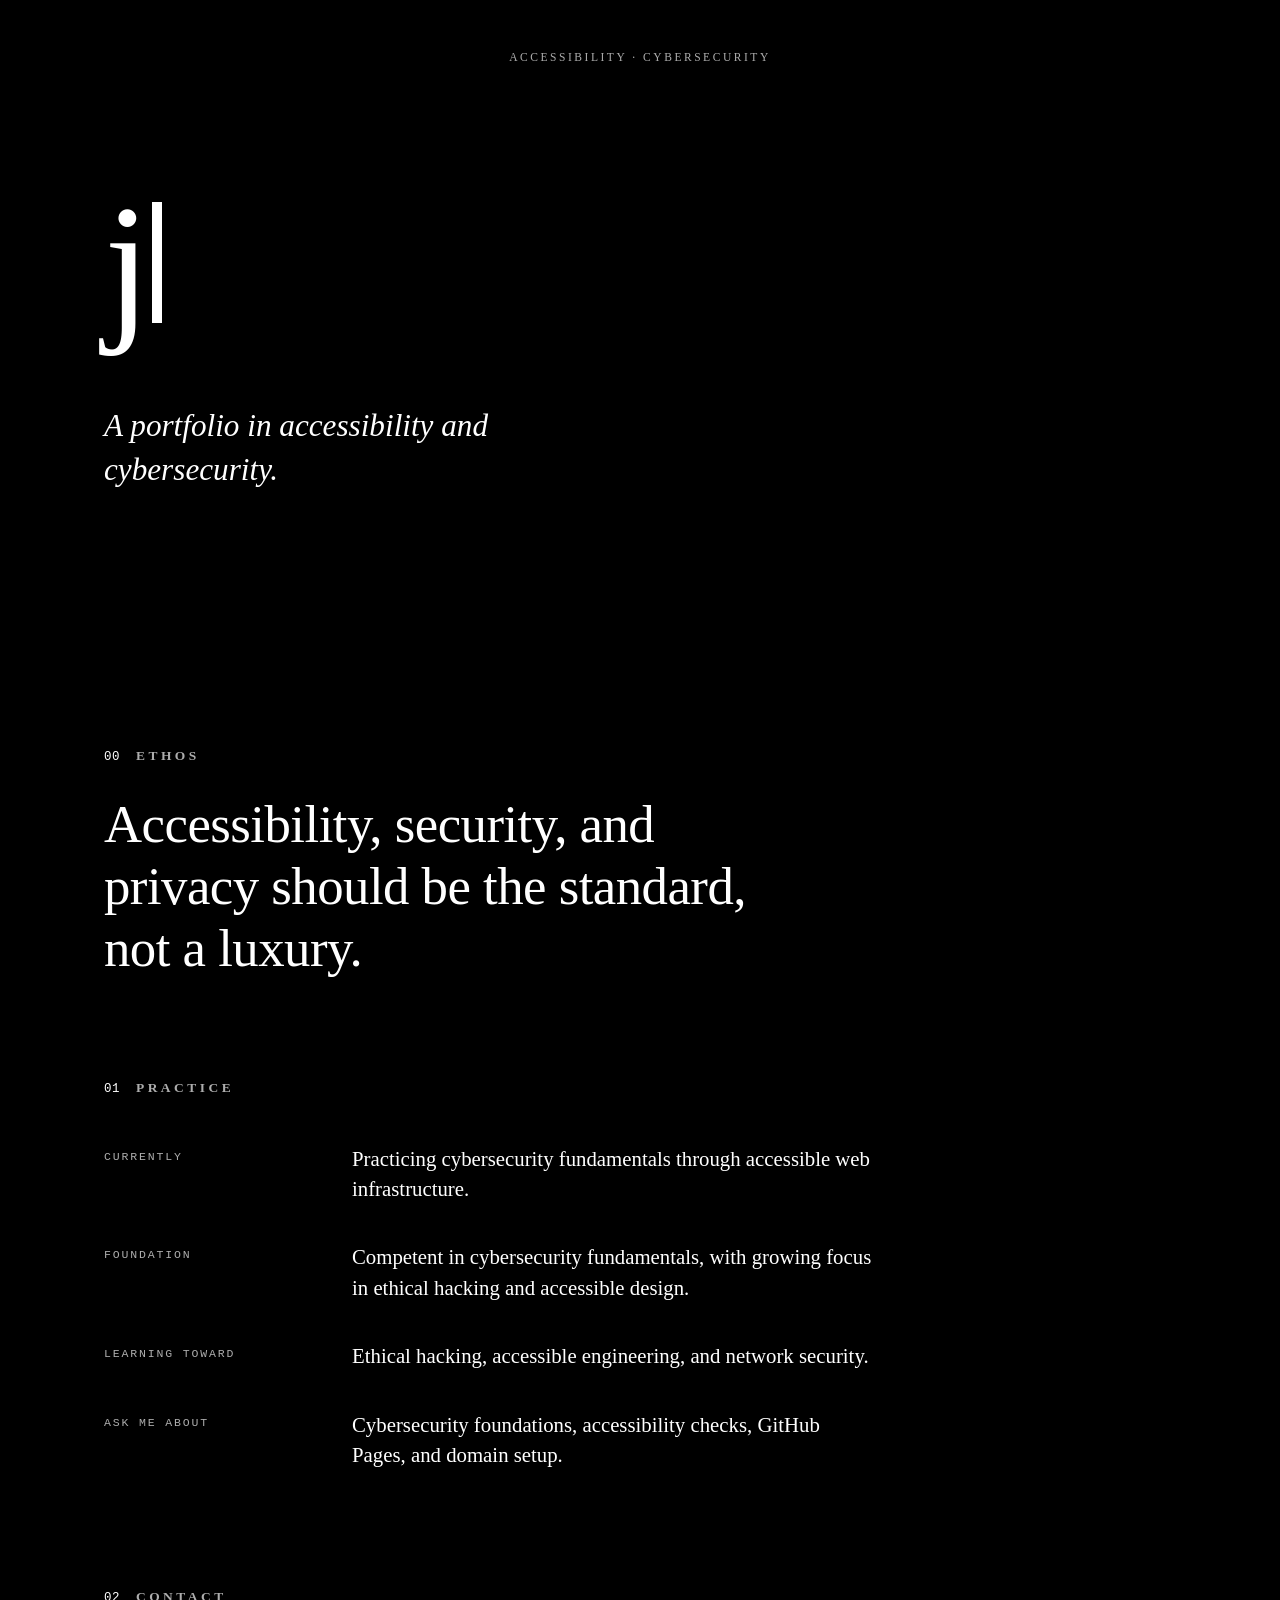
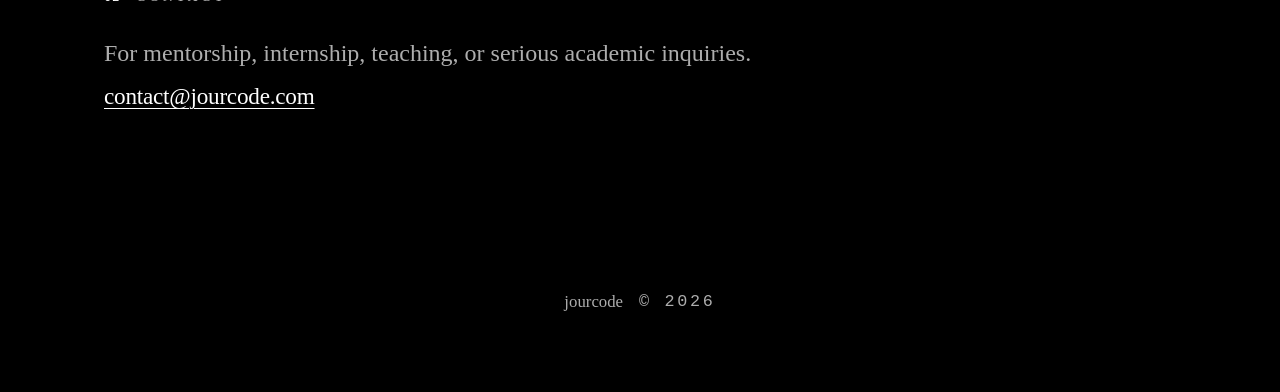
==== index.html @ 00a53e08 "website: shorten hero lede copy" ====
<!DOCTYPE html>
<html lang="en">
<head>
<meta charset="utf-8">
<meta name="viewport" content="width=device-width, initial-scale=1">
<title>jourcode</title>
<meta name="description" content="A public technical identity at the intersection of accessibility and cybersecurity.">
<meta name="referrer" content="no-referrer">
<meta name="theme-color" content="#000000">
<meta http-equiv="Content-Security-Policy" content="default-src 'self'; base-uri 'none'; form-action 'none'; object-src 'none'; script-src 'self'; style-src 'self'; img-src 'self' data:; font-src 'self'; connect-src 'none'; upgrade-insecure-requests">
<link rel="canonical" href="https://jourcode.com/">
<link rel="stylesheet" href="/style.css">
<script src="/app.js" defer></script>
</head>
<body>
<a class="skip" href="#main">Skip to content</a>
<div class="grain" aria-hidden="true"></div>

<div class="wrap">
  <main id="main">

    <section class="hero">
      <p class="eyebrow reveal in">
        <span class="sr-only">Accessibility and cybersecurity</span>
        <span class="eyebrow-full" aria-hidden="true">Accessibility &middot; Cybersecurity</span>
      </p>
      <div class="lower">
        <h1 class="reveal in d1 type-logo" data-type-text="jourcode">
          <span class="type-static">jourcode</span><span class="type-live" aria-hidden="true"></span><span class="type-cursor" aria-hidden="true"></span>
        </h1>
        <p class="lede reveal in d2">A portfolio in accessibility and cybersecurity.</p>
      </div>
    </section>

    <section class="block" aria-labelledby="ethos">
      <div class="label reveal"><span class="no">00</span><h2 class="nm" id="ethos">Ethos</h2></div>
      <p class="statement reveal d1">Accessibility, security, and privacy should be the standard, not a luxury.</p>
    </section>

    <section class="block" aria-labelledby="practice">
      <div class="label reveal"><span class="no">01</span><h2 class="nm" id="practice">Practice</h2></div>
      <dl class="ledger reveal d1">
        <div><dt>Currently</dt><dd>Practicing cybersecurity fundamentals through accessible web infrastructure.</dd></div>
        <div><dt>Foundation</dt><dd>Competent in cybersecurity fundamentals, with growing focus in ethical hacking and accessible design.</dd></div>
        <div><dt>Learning toward</dt><dd>Ethical hacking, accessible engineering, and network security.</dd></div>
        <div><dt>Ask me about</dt><dd>Cybersecurity foundations, accessibility checks, GitHub Pages, and domain setup.</dd></div>
      </dl>
    </section>

    <section class="block contact" id="contact" aria-labelledby="contact-h">
      <div class="label reveal"><span class="no">02</span><h2 class="nm" id="contact-h">Contact</h2></div>
      <p class="line reveal d1">For mentorship, internship, teaching, or serious academic inquiries.</p>
      <a class="mailto reveal d2" href="mailto:contact@jourcode.com">contact@jourcode.com</a>
    </section>

  </main>

  <footer aria-label="Site footer">
    <div class="footer-lockup">
      <span class="mark">jourcode</span>
      <span class="colophon">&copy; 2026</span>
    </div>
  </footer>
</div>

</body>
</html>
---- style.css ----
:root{
    --paper:#000;
    --paper-2:#080808;
    --ink:#fff;
    --ink-soft:rgba(255,255,255,.68);
    --line:rgba(255,255,255,.07);
    --line-2:rgba(255,255,255,.16);
    --accent:#fff;
    --accent-deep:rgba(255,255,255,.82);
    --serif:Georgia,"Times New Roman",serif;
    --mono:ui-monospace,"SFMono-Regular",Menlo,Monaco,Consolas,monospace;
    --pad:clamp(1.4rem,5vw,4.5rem);
    --gap:clamp(4.5rem,11vh,9.5rem);
  }

  *{box-sizing:border-box;}
  html{-webkit-text-size-adjust:100%;}
  body{
    margin:0;
    background:var(--paper);
    color:var(--ink);
    font-family:var(--serif);
    font-size:clamp(1.05rem,1.05rem + .2vw,1.2rem);
    line-height:1.62;
    font-variant-numeric:oldstyle-nums;
    -webkit-font-smoothing:antialiased;
    text-rendering:optimizeLegibility;
    overflow-x:hidden;
  }

  /* paper grain */
  .grain{
    position:fixed;
    inset:0;
    z-index:0;
    pointer-events:none;
    mix-blend-mode:multiply;
    opacity:.045;
    background-image:url("data:image/svg+xml,%3Csvg xmlns='http://www.w3.org/2000/svg' width='220' height='220'%3E%3Cfilter id='n'%3E%3CfeTurbulence type='fractalNoise' baseFrequency='0.9' numOctaves='2' stitchTiles='stitch'/%3E%3C/filter%3E%3Crect width='100%25' height='100%25' filter='url(%23n)'/%3E%3C/svg%3E");
    background-size:200px 200px;
  }

  .wrap{position:relative;z-index:1;max-width:1200px;margin:0 auto;padding:0 var(--pad);}

  /* skip link */
  .skip{
    position:absolute;left:-9999px;top:0;
    background:var(--ink);color:var(--paper);
    padding:.7rem 1.1rem;font-family:var(--mono);font-size:.75rem;
    letter-spacing:.08em;text-transform:uppercase;text-decoration:none;z-index:50;
  }
  .skip:focus{left:1rem;top:1rem;}

  .sr-only{
    position:absolute;
    width:1px;
    height:1px;
    padding:0;
    overflow:hidden;
    clip:rect(0,0,0,0);
    white-space:nowrap;
    border:0;
  }

  a{color:var(--accent);text-decoration:underline;text-underline-offset:.18em;text-decoration-thickness:.5px;transition:color .35s ease,text-decoration-thickness .35s ease;}
  a:hover{color:var(--accent-deep);text-decoration-thickness:1.4px;}

  :focus-visible{outline:2px solid var(--accent);outline-offset:4px;border-radius:1px;}


  .eyebrow{
    font-family:var(--serif);font-size:.72rem;letter-spacing:.22em;text-transform:uppercase;
    color:var(--ink-soft);text-align:center;
  }

  /* hero */
  .hero{
    min-height:min(72svh,680px);
    display:flex;flex-direction:column;
    padding-top:clamp(1.4rem,4vh,2.75rem);
    padding-bottom:clamp(3rem,7vh,5rem);
  }
  .hero .lower{margin-top:clamp(3rem,12vh,7rem);}
  .hero h1{
    font-family:var(--serif);font-weight:500;
    font-size:clamp(3.6rem,14vw,10.5rem);
    line-height:.92;letter-spacing:-.025em;
    margin:0 0 .35em;
  }
  .type-logo{position:relative;display:inline-block;min-height:.95em;}
  .type-live{white-space:pre;}
  .type-cursor{
    display:inline-block;width:.055em;height:.72em;margin-left:.035em;
    background:var(--ink);vertical-align:-.02em;animation:cursorBlink 1s steps(1,end) infinite;
  }
  .type-logo:not(.is-typing) .type-live,
  .type-logo:not(.is-typing) .type-cursor{display:none;}
  .type-logo.is-typing .type-static{
    position:absolute;width:1px;height:1px;padding:0;overflow:hidden;
    clip:rect(0,0,0,0);white-space:nowrap;border:0;
  }
  .lede{
    font-style:italic;font-weight:400;
    font-size:clamp(1.25rem,1rem + 1.5vw,1.95rem);
    line-height:1.42;color:var(--ink);max-width:30ch;margin:0;
  }

  /* sections */
  section.block{padding-top:var(--gap);}
  .label{
    display:flex;align-items:baseline;gap:1rem;margin-bottom:1.6rem;
  }
  .label .no{font-family:var(--mono);font-size:.78rem;color:var(--accent);letter-spacing:.04em;}
  .label .nm{
    margin:0;
    font-family:var(--serif);font-weight:600;font-size:.84rem;
    line-height:1.2;
    letter-spacing:.26em;text-transform:uppercase;color:var(--ink-soft);
  }
  .label::after{
    content:none;
    display:none !important;
    width:0;
    height:0;
    border:0;
    background:transparent;
  }

  .statement{
    font-weight:400;
    font-size:clamp(1.75rem,1rem + 3.6vw,3.3rem);
    line-height:1.18;letter-spacing:-.01em;max-width:26ch;margin:0;
  }
  .statement em{font-style:italic;color:var(--accent-deep);}

  /* ledger */
  dl.ledger{margin:0;border-top:0;}
  dl.ledger > div{
    display:grid;grid-template-columns:minmax(8rem,13rem) 1fr;
    gap:1rem 2.5rem;
    padding:1.2rem 0;
    border:0 !important;
  }
  dl.ledger > div + div{
    border:0 !important;
  }
  dl.ledger dt{
    font-family:var(--mono);font-size:.72rem;letter-spacing:.16em;text-transform:uppercase;
    color:var(--ink-soft);padding-top:.35em;
  }
  dl.ledger dd{margin:0;font-size:clamp(1.1rem,1rem + .4vw,1.3rem);line-height:1.45;max-width:50ch;}

  .direction p{font-size:clamp(1.2rem,1rem + .9vw,1.55rem);line-height:1.5;max-width:42ch;margin:0;}

  /* contact */
  .contact .line{font-size:clamp(1.2rem,1rem + .8vw,1.5rem);color:var(--ink-soft);margin:0 0 .6rem;}
  .contact a.mailto{
    font-family:var(--serif);font-weight:500;
    font-size:clamp(1rem,.9rem + .7vw,1.45rem);line-height:1.12;letter-spacing:-.01em;
    text-decoration:underline;text-decoration-thickness:.5px;text-underline-offset:.18em;
    display:inline-block;
  }
  .contact a.mailto:hover{text-decoration-thickness:1px;}

  /* footer */
  footer{
    margin-top:calc(var(--gap) * 1.15);padding:3.8rem 0 4.8rem;
    display:flex;justify-content:center;
  }
  .footer-lockup{display:flex;align-items:center;justify-content:center;gap:1rem;text-align:center;}
  footer .mark{font-size:1.05rem;color:var(--ink-soft);}
  footer .colophon{font-family:var(--mono);font-size:1.05rem;letter-spacing:.16em;text-transform:uppercase;color:var(--ink-soft);}
  footer .colophon a{color:var(--ink-soft);}

  /* reveal */
  .reveal{animation:liftIn 1s cubic-bezier(.2,.65,.3,1) both;}
  .reveal.d1{animation-delay:.12s;}
  .reveal.d2{animation-delay:.24s;}
  .reveal.d3{animation-delay:.36s;}
  @keyframes liftIn{
    from{opacity:0;transform:translateY(14px);}
    to{opacity:1;transform:none;}
  }
  @keyframes cursorBlink{
    0%,49%{opacity:1;}
    50%,100%{opacity:0;}
  }

  @media (max-width:640px){
    :root{
      --pad:clamp(1rem,5vw,1.35rem);
      --gap:clamp(3.25rem,9vh,5rem);
    }
    .eyebrow{
      font-size:clamp(.56rem,2.75vw,.72rem);
      letter-spacing:.045em;
      line-height:1.35;
      white-space:nowrap;
    }
    .hero{
      min-height:auto;
      padding-top:clamp(1.15rem,5vw,1.8rem);
      padding-bottom:clamp(2.7rem,10vw,4rem);
    }
    .hero .lower{margin-top:clamp(2.15rem,12vw,3.4rem);}
    .hero h1{
      font-size:clamp(3.3rem,18vw,5.8rem);
      margin-bottom:.28em;
    }
    .lede{max-width:26ch;}
    dl.ledger > div{grid-template-columns:1fr;gap:.4rem;padding:1.15rem 0;}
    dl.ledger dt{padding-top:0;}
    footer{margin-top:var(--gap);padding:3rem 0 3.6rem;}
  }

  @media (prefers-reduced-motion:reduce){
    .reveal{animation:none;}
    a{transition:none;}
    .type-cursor{animation:none;}
    *{scroll-behavior:auto;}
  }
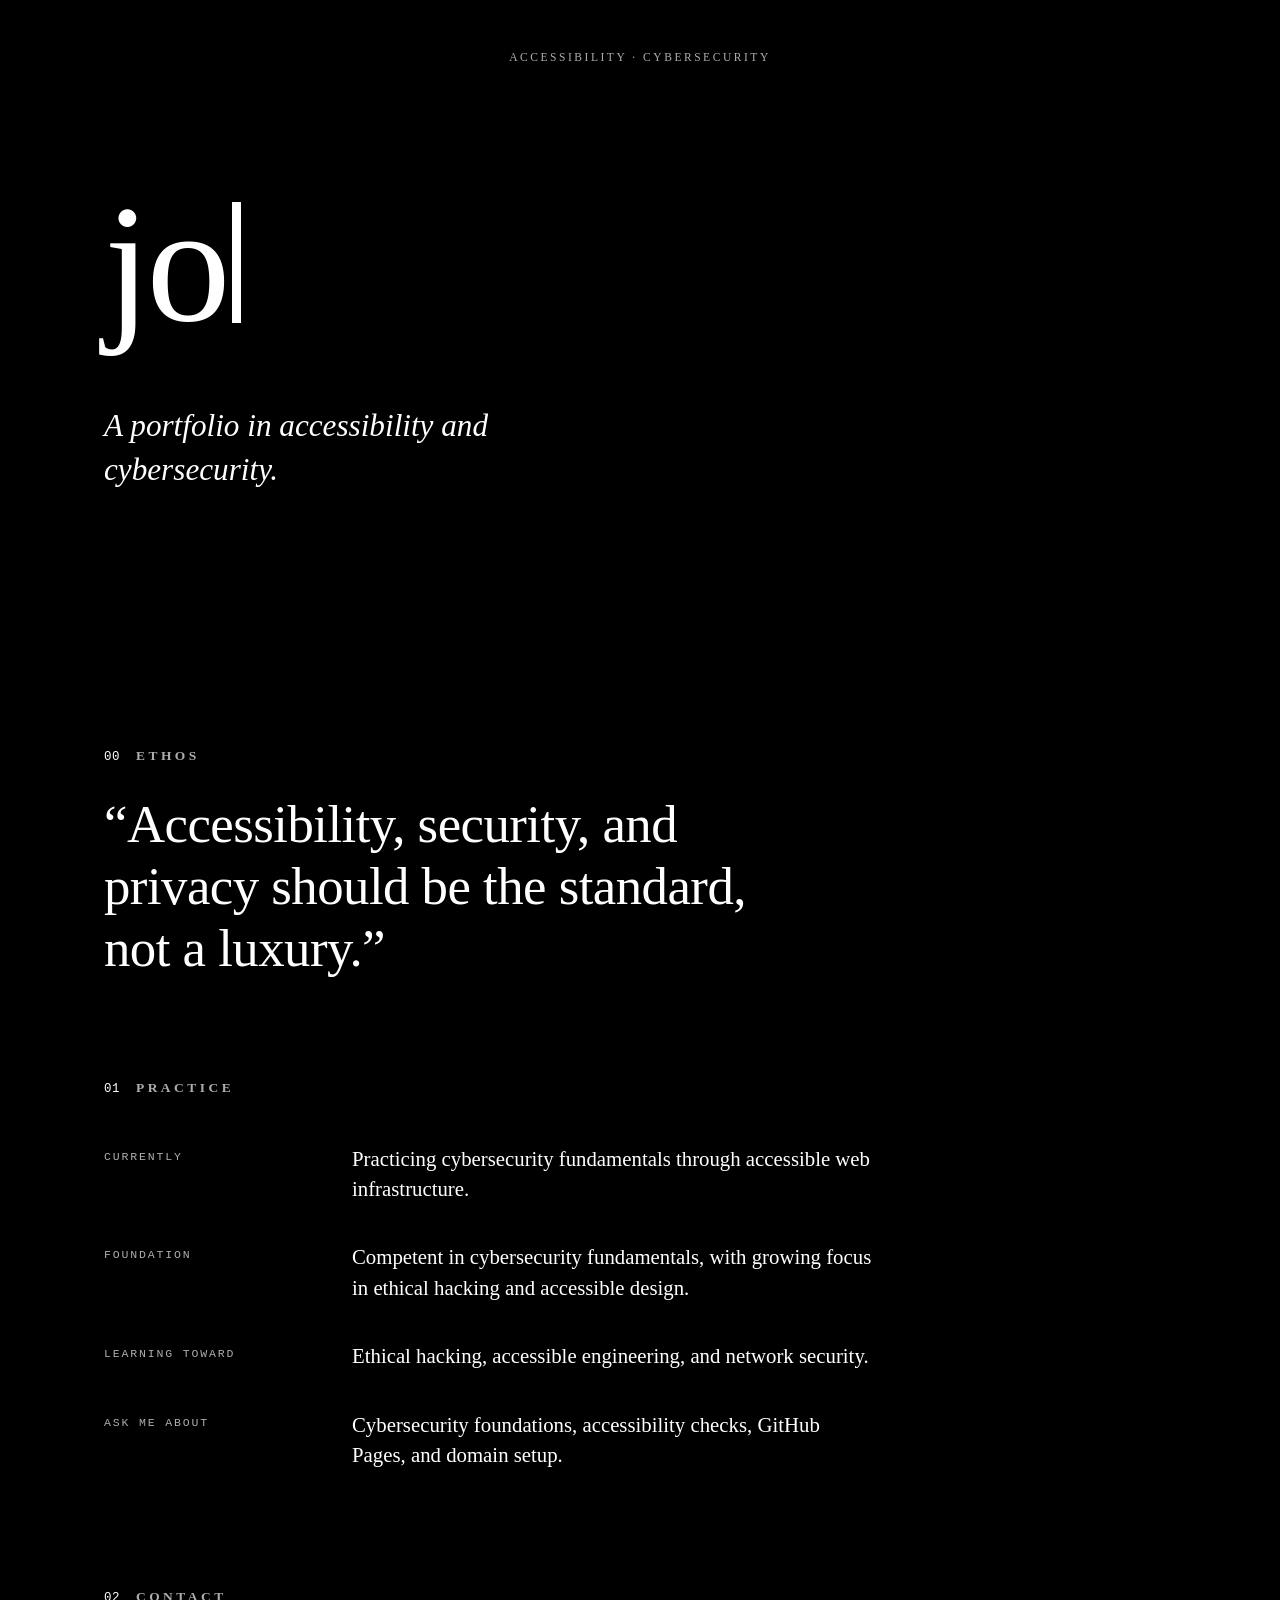
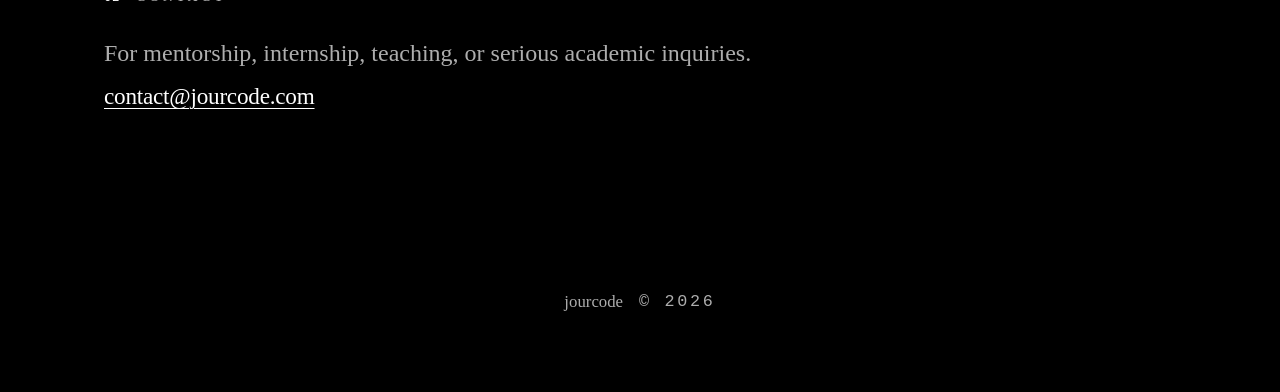
==== commit 38094c96: "website: quote ethos statement" ====
--- a/index.html
+++ b/index.html
@@ -34,7 +34,7 @@
 
     <section class="block" aria-labelledby="ethos">
       <div class="label reveal"><span class="no">00</span><h2 class="nm" id="ethos">Ethos</h2></div>
-      <p class="statement reveal d1">Accessibility, security, and privacy should be the standard, not a luxury.</p>
+      <p class="statement reveal d1">&ldquo;Accessibility, security, and privacy should be the standard, not a luxury.&rdquo;</p>
     </section>
 
     <section class="block" aria-labelledby="practice">
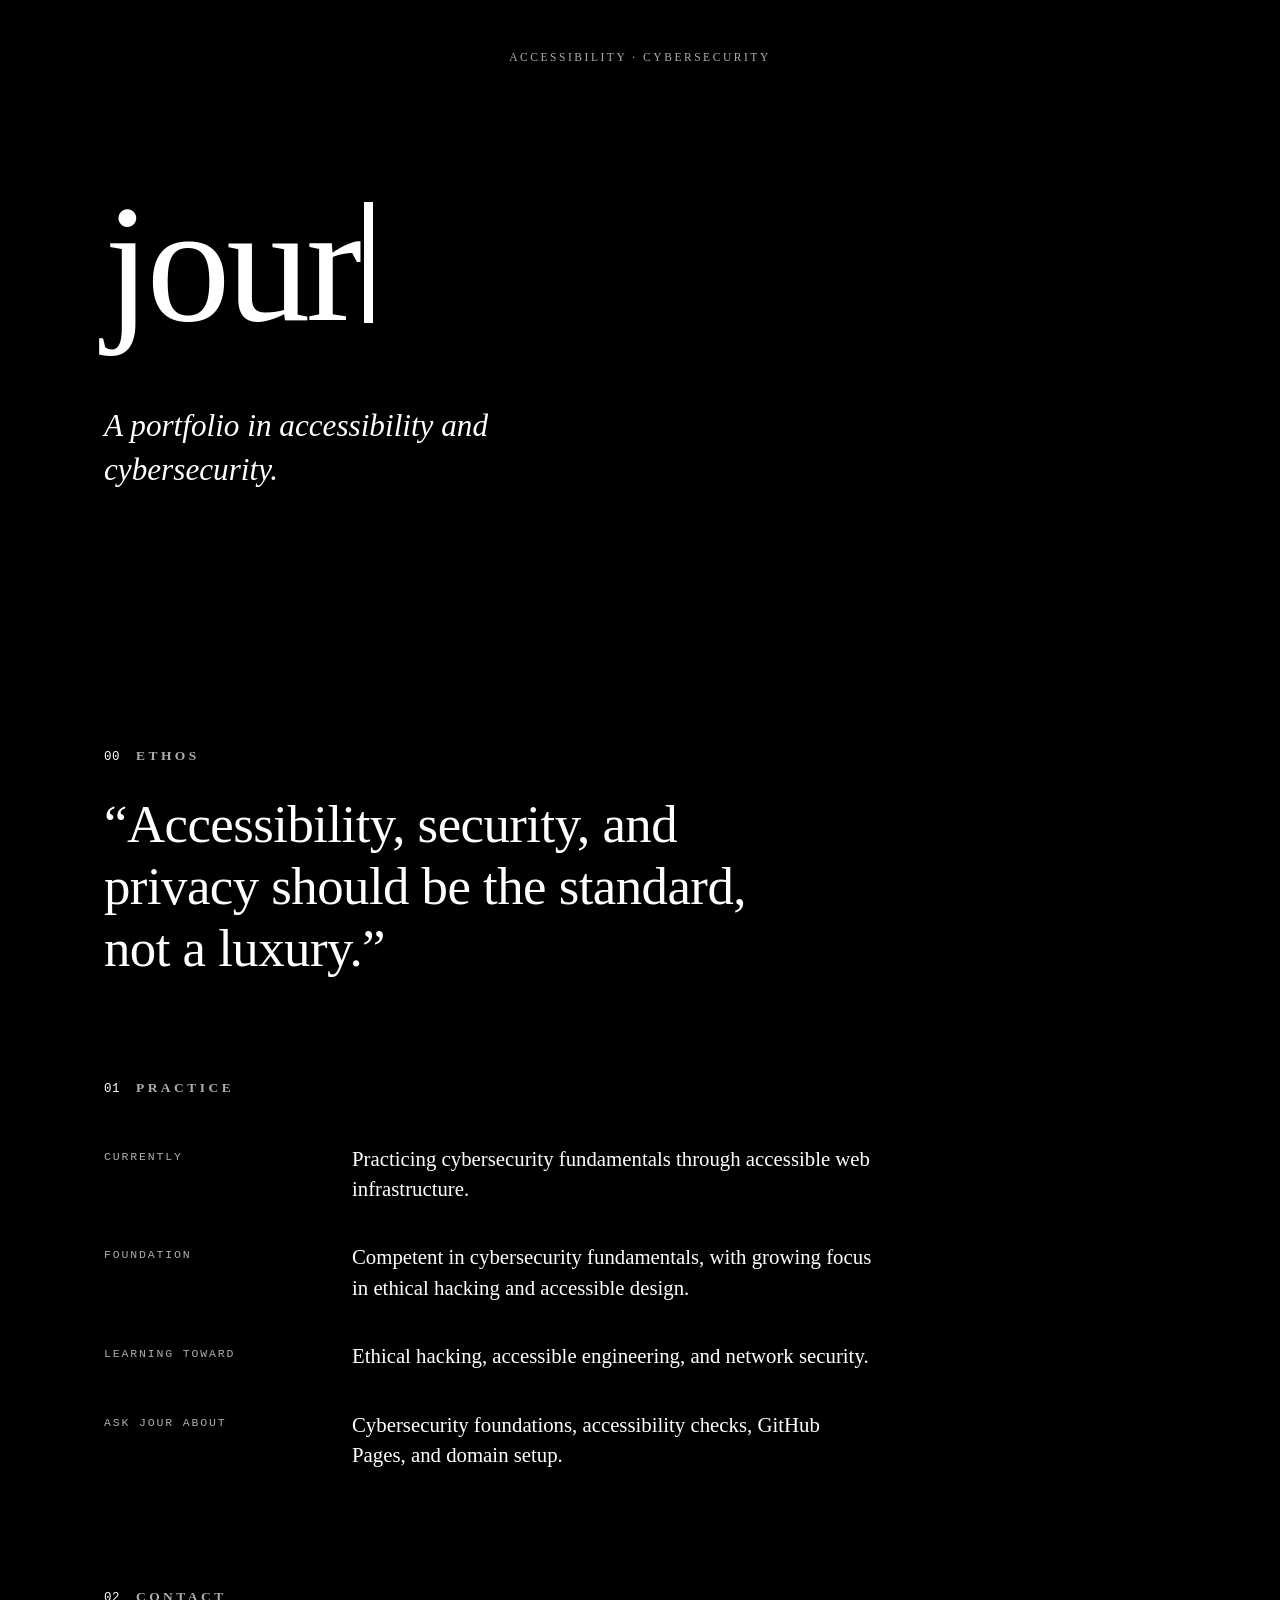
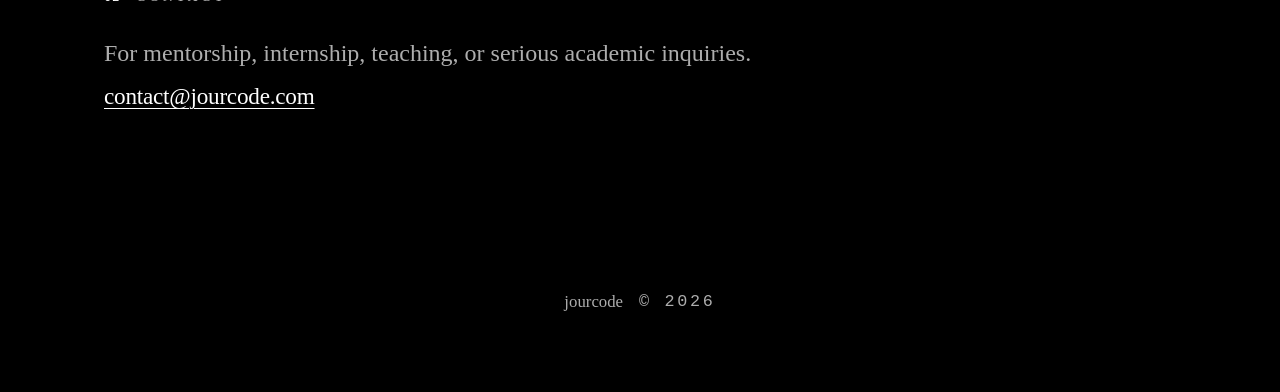
==== commit fe3d118e: "website: update ask label" ====
--- a/index.html
+++ b/index.html
@@ -43,7 +43,7 @@
         <div><dt>Currently</dt><dd>Practicing cybersecurity fundamentals through accessible web infrastructure.</dd></div>
         <div><dt>Foundation</dt><dd>Competent in cybersecurity fundamentals, with growing focus in ethical hacking and accessible design.</dd></div>
         <div><dt>Learning toward</dt><dd>Ethical hacking, accessible engineering, and network security.</dd></div>
-        <div><dt>Ask me about</dt><dd>Cybersecurity foundations, accessibility checks, GitHub Pages, and domain setup.</dd></div>
+        <div><dt>Ask Jour about</dt><dd>Cybersecurity foundations, accessibility checks, GitHub Pages, and domain setup.</dd></div>
       </dl>
     </section>
 
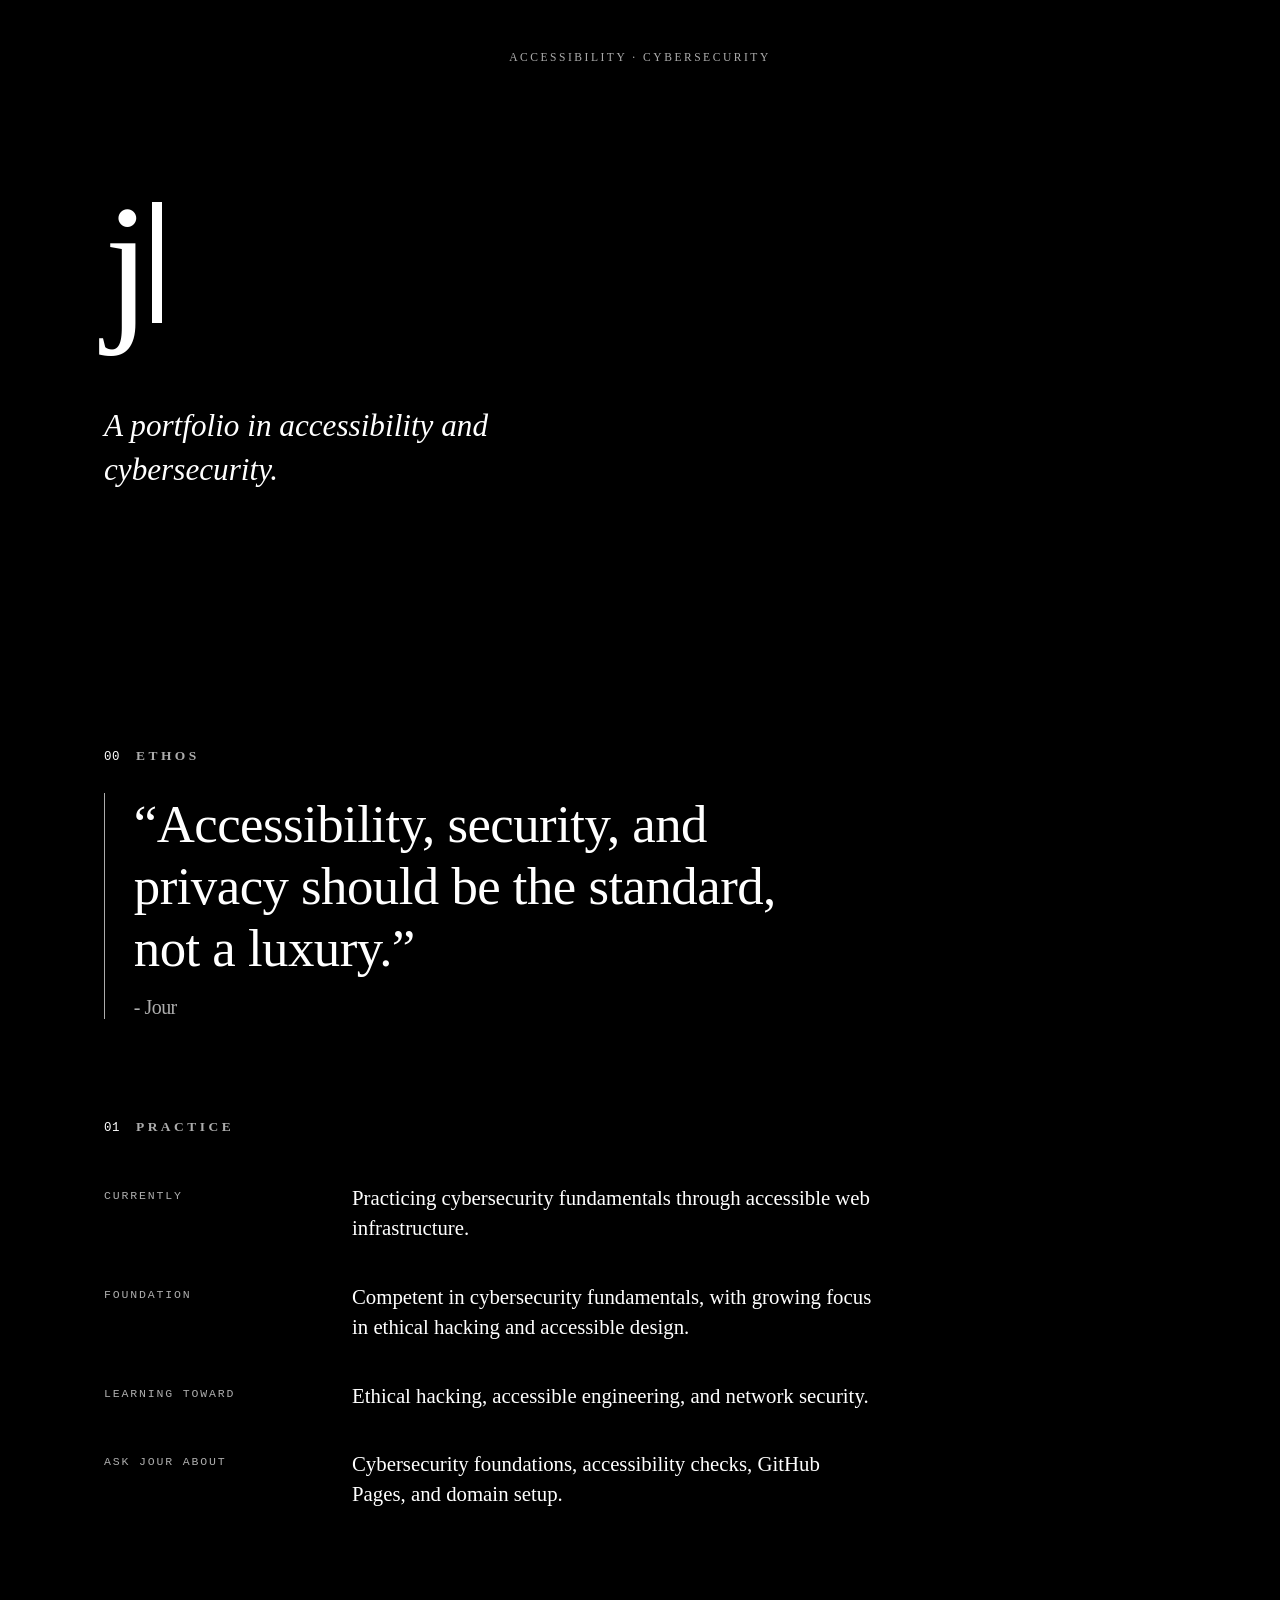
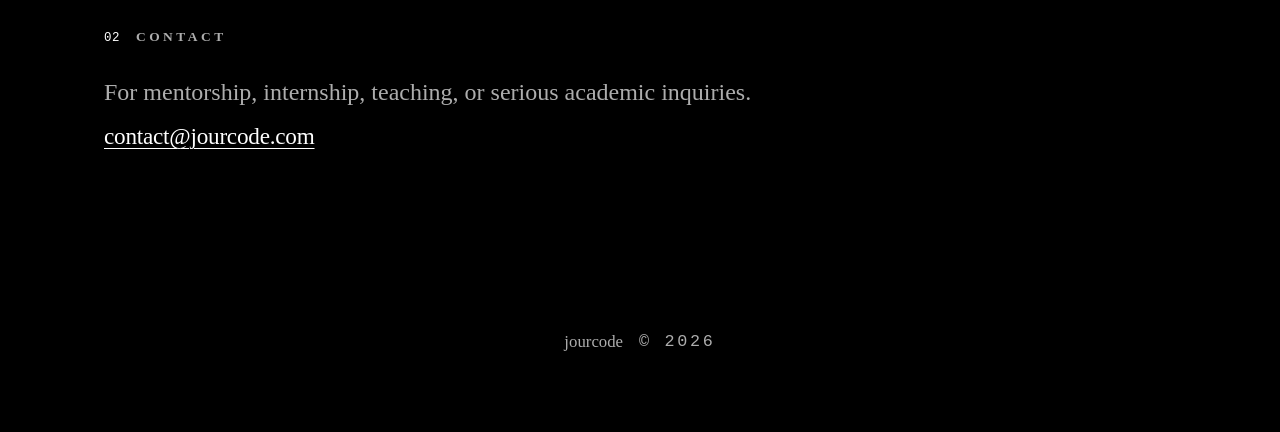
==== commit 1e7bbe8d: "website: style ethos as quote" ====
--- a/index.html
+++ b/index.html
@@ -34,7 +34,10 @@
 
     <section class="block" aria-labelledby="ethos">
       <div class="label reveal"><span class="no">00</span><h2 class="nm" id="ethos">Ethos</h2></div>
-      <p class="statement reveal d1">&ldquo;Accessibility, security, and privacy should be the standard, not a luxury.&rdquo;</p>
+      <blockquote class="statement quote reveal d1">
+        <p>&ldquo;Accessibility, security, and privacy should be the standard, not a luxury.&rdquo;</p>
+        <cite>Jour</cite>
+      </blockquote>
     </section>
 
     <section class="block" aria-labelledby="practice">
--- a/style.css
+++ b/style.css
@@ -132,6 +132,20 @@
     line-height:1.18;letter-spacing:-.01em;max-width:26ch;margin:0;
   }
   .statement em{font-style:italic;color:var(--accent-deep);}
+  .quote{
+    border-left:1px solid var(--ink-soft);
+    padding-left:clamp(1rem,3vw,1.8rem);
+  }
+  .quote p{margin:0;}
+  .quote cite{
+    display:block;
+    margin-top:1rem;
+    font-family:var(--serif);
+    font-size:clamp(1rem,.9rem + .5vw,1.25rem);
+    font-style:normal;
+    color:var(--ink-soft);
+  }
+  .quote cite::before{content:"- ";}
 
   /* ledger */
   dl.ledger{margin:0;border-top:0;}
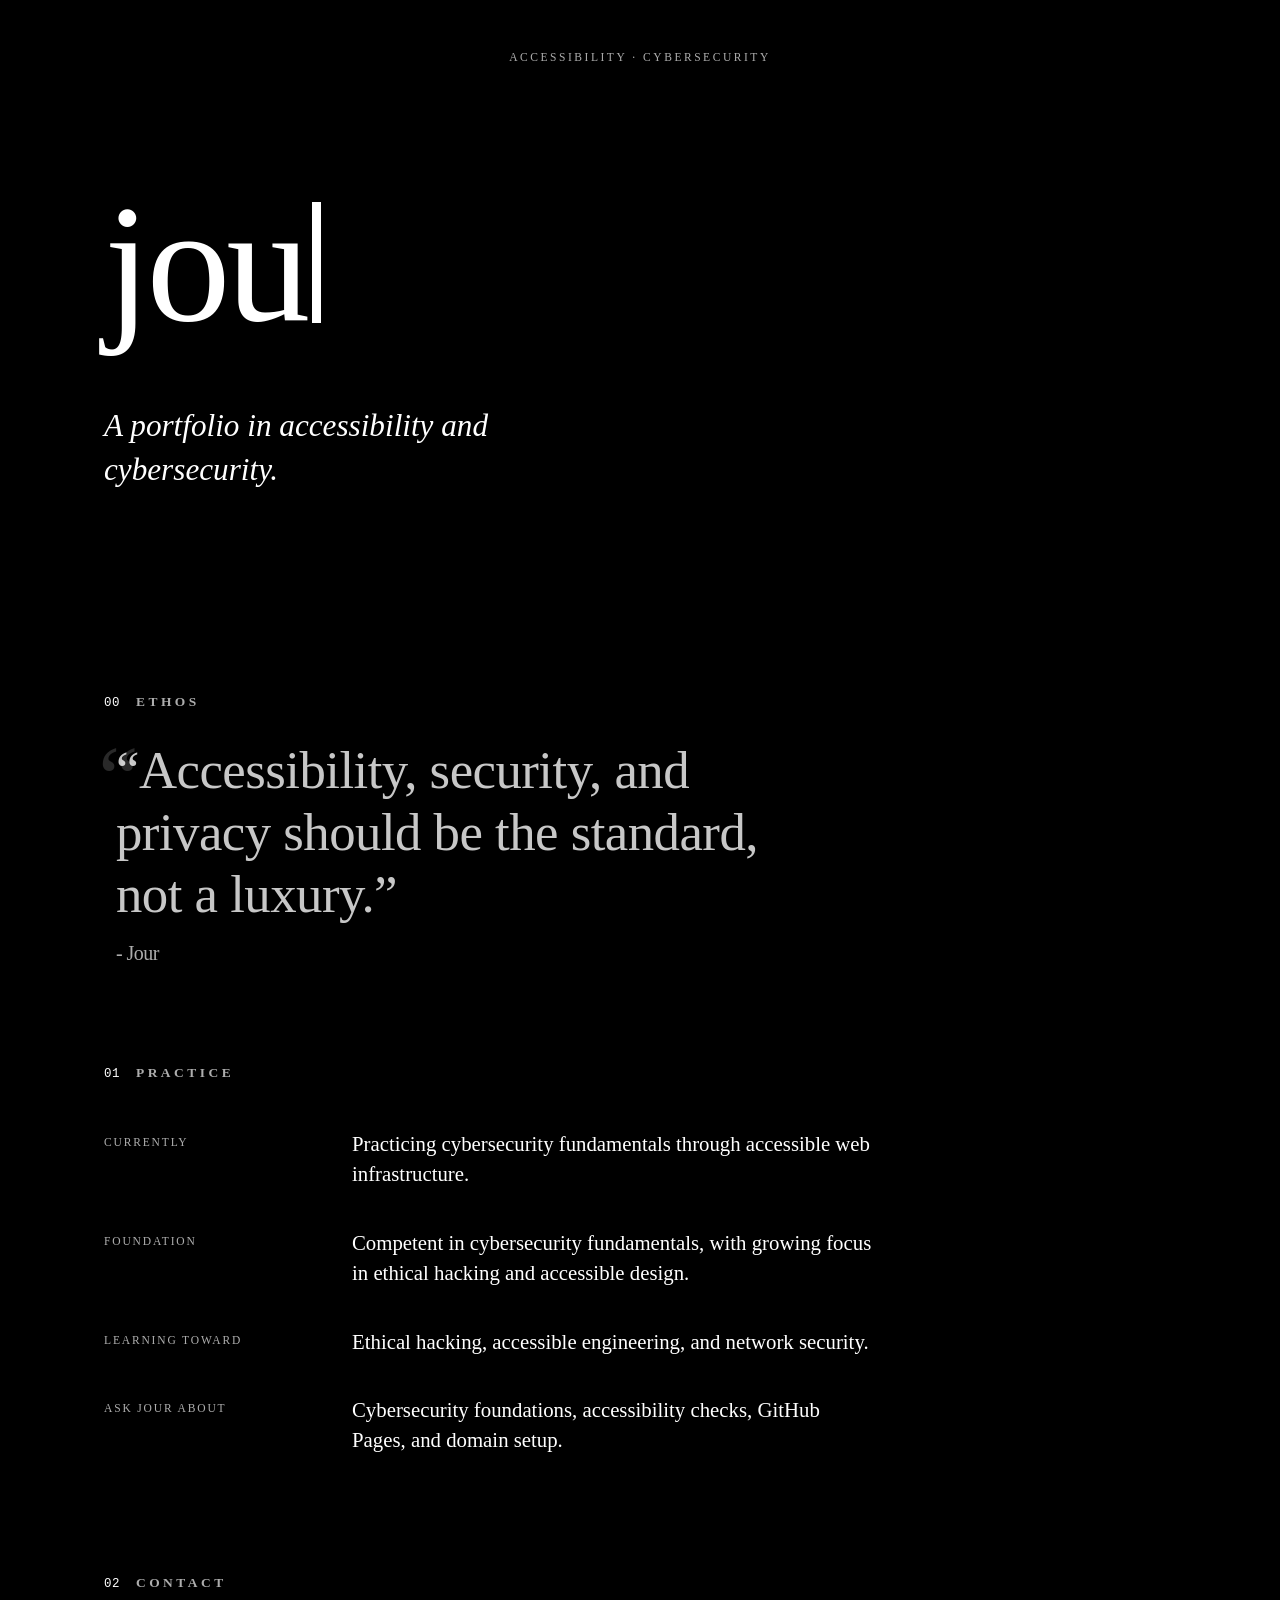
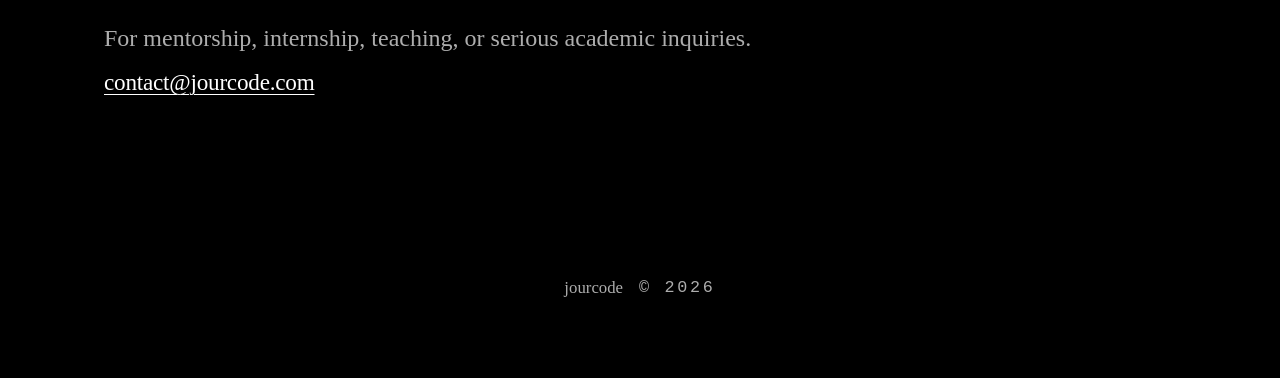
==== commit 1546b19f: "website: move ethos up" ====
--- a/index.html
+++ b/index.html
@@ -32,7 +32,7 @@
       </div>
     </section>
 
-    <section class="block" aria-labelledby="ethos">
+    <section class="block ethos" aria-labelledby="ethos">
       <div class="label reveal"><span class="no">00</span><h2 class="nm" id="ethos">Ethos</h2></div>
       <blockquote class="statement quote reveal d1">
         <p>&ldquo;Accessibility, security, and privacy should be the standard, not a luxury.&rdquo;</p>
--- a/style.css
+++ b/style.css
@@ -107,6 +107,7 @@
 
   /* sections */
   section.block{padding-top:var(--gap);}
+  section.ethos{padding-top:clamp(2rem,5vh,4rem);}
   .label{
     display:flex;align-items:baseline;gap:1rem;margin-bottom:1.6rem;
   }
@@ -133,8 +134,19 @@
   }
   .statement em{font-style:italic;color:var(--accent-deep);}
   .quote{
-    border-left:1px solid var(--ink-soft);
-    padding-left:clamp(1rem,3vw,1.8rem);
+    position:relative;
+    color:rgba(255,255,255,.78);
+    padding-left:clamp(.35rem,1vw,.75rem);
+  }
+  .quote::before{
+    content:"\201C";
+    position:absolute;
+    left:clamp(-.35rem,-1vw,-.15rem);
+    top:-.45rem;
+    font-size:clamp(3.5rem,7vw,6rem);
+    line-height:1;
+    color:rgba(255,255,255,.16);
+    pointer-events:none;
   }
   .quote p{margin:0;}
   .quote cite{
@@ -159,7 +171,7 @@
     border:0 !important;
   }
   dl.ledger dt{
-    font-family:var(--mono);font-size:.72rem;letter-spacing:.16em;text-transform:uppercase;
+    font-family:var(--serif);font-size:.72rem;letter-spacing:.16em;text-transform:uppercase;
     color:var(--ink-soft);padding-top:.35em;
   }
   dl.ledger dd{margin:0;font-size:clamp(1.1rem,1rem + .4vw,1.3rem);line-height:1.45;max-width:50ch;}
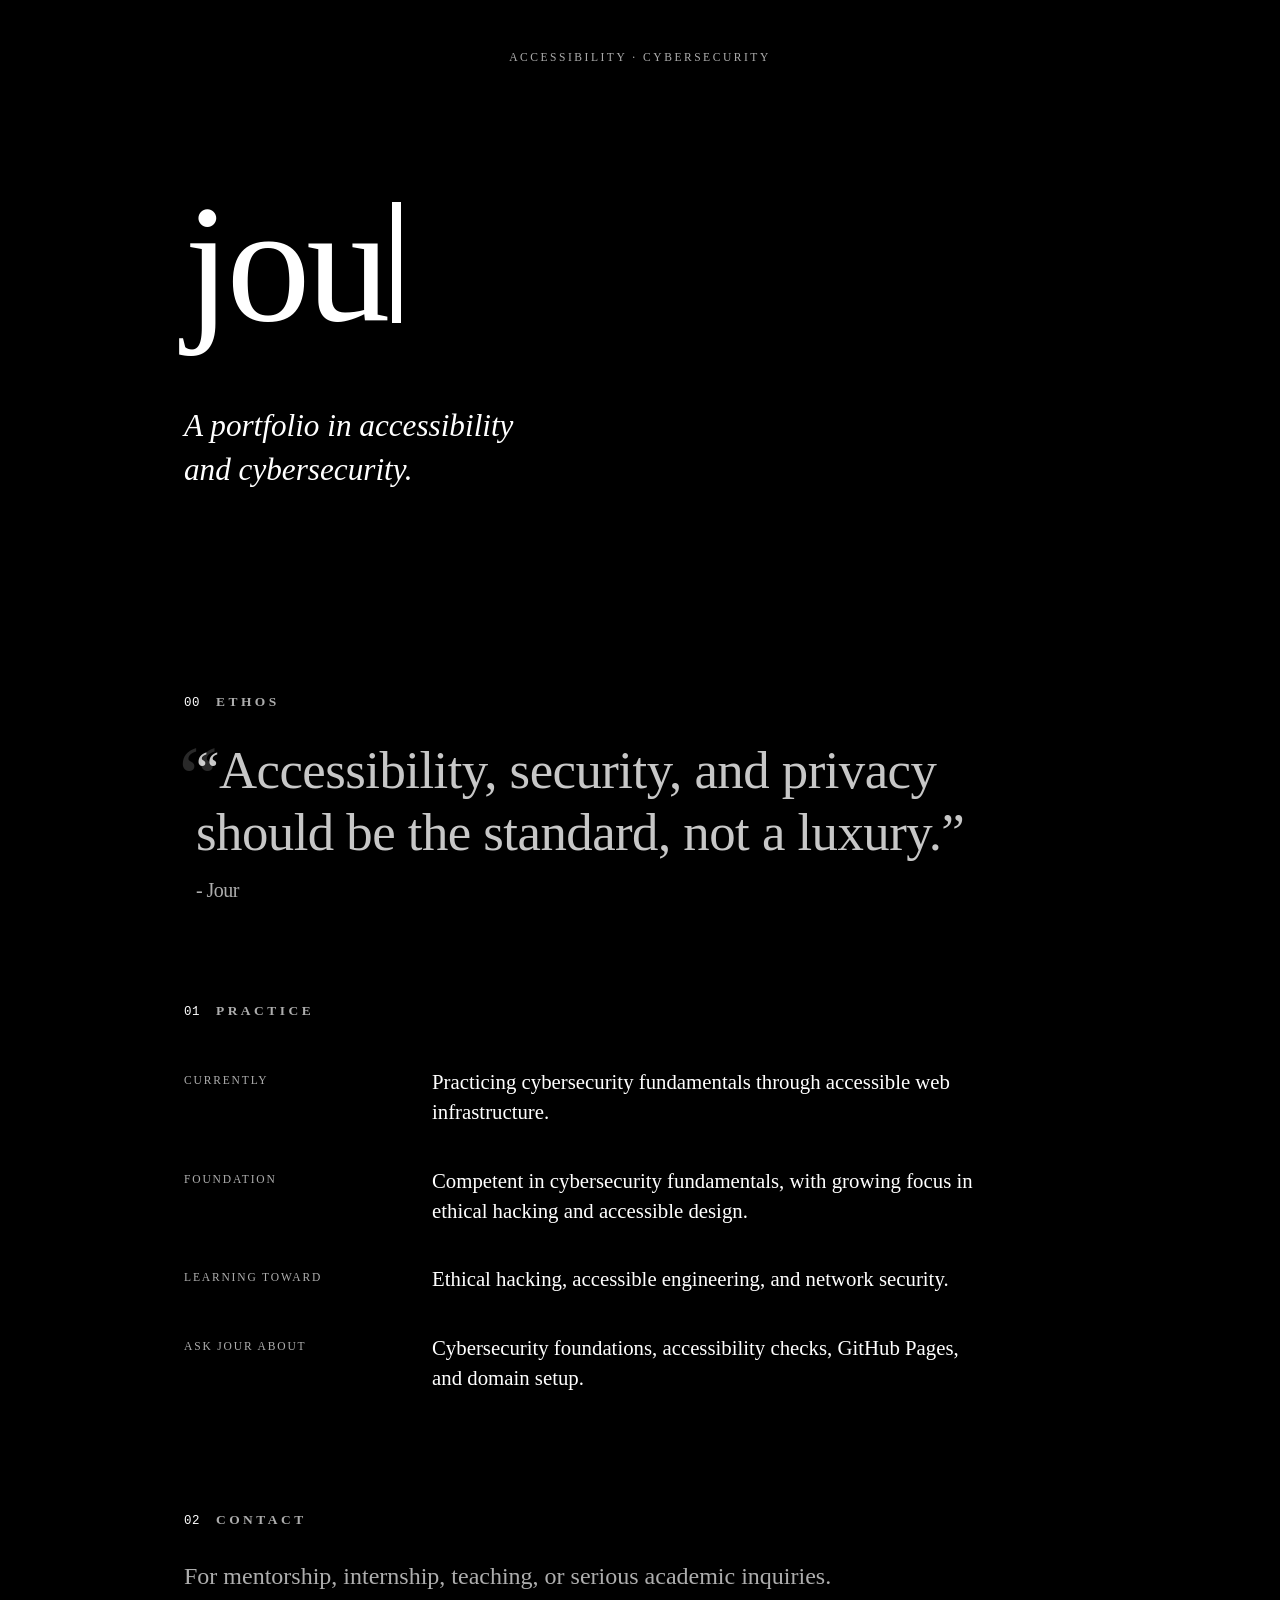
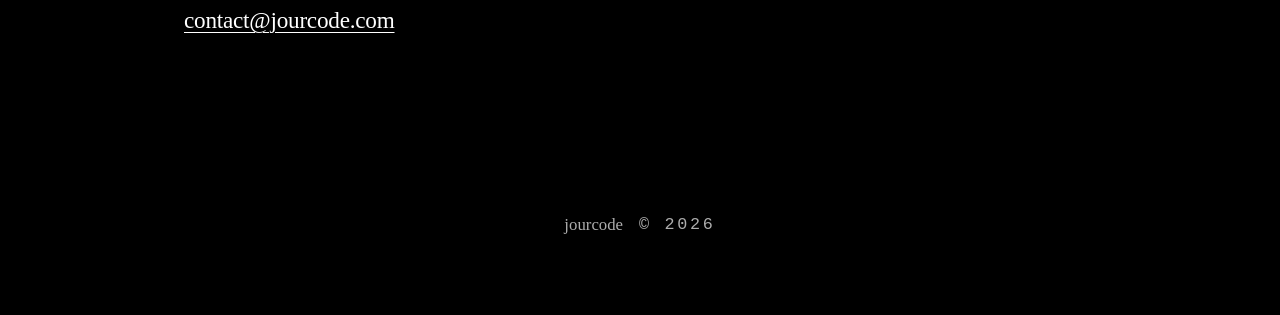
==== commit a077ce98: "website: keep cybersecurity phrase together" ====
--- a/index.html
+++ b/index.html
@@ -28,7 +28,7 @@
         <h1 class="reveal in d1 type-logo" data-type-text="jourcode">
           <span class="type-static">jourcode</span><span class="type-live" aria-hidden="true"></span><span class="type-cursor" aria-hidden="true"></span>
         </h1>
-        <p class="lede reveal in d2">A portfolio in accessibility and cybersecurity.</p>
+        <p class="lede reveal in d2">A portfolio in accessibility and&nbsp;cybersecurity.</p>
       </div>
     </section>
 
--- a/style.css
+++ b/style.css
@@ -108,6 +108,12 @@
   /* sections */
   section.block{padding-top:var(--gap);}
   section.ethos{padding-top:clamp(2rem,5vh,4rem);}
+  .hero .lower,
+  section.block{
+    width:min(100%,58rem);
+    margin-left:clamp(0rem,7vw,5rem);
+    margin-right:auto;
+  }
   .label{
     display:flex;align-items:baseline;gap:1rem;margin-bottom:1.6rem;
   }
@@ -130,7 +136,7 @@
   .statement{
     font-weight:400;
     font-size:clamp(1.75rem,1rem + 3.6vw,3.3rem);
-    line-height:1.18;letter-spacing:-.01em;max-width:26ch;margin:0;
+    line-height:1.18;letter-spacing:-.01em;max-width:31ch;margin:0;
   }
   .statement em{font-style:italic;color:var(--accent-deep);}
   .quote{
@@ -174,7 +180,7 @@
     font-family:var(--serif);font-size:.72rem;letter-spacing:.16em;text-transform:uppercase;
     color:var(--ink-soft);padding-top:.35em;
   }
-  dl.ledger dd{margin:0;font-size:clamp(1.1rem,1rem + .4vw,1.3rem);line-height:1.45;max-width:50ch;}
+  dl.ledger dd{margin:0;font-size:clamp(1.1rem,1rem + .4vw,1.3rem);line-height:1.45;max-width:54ch;}
 
   .direction p{font-size:clamp(1.2rem,1rem + .9vw,1.55rem);line-height:1.5;max-width:42ch;margin:0;}
 
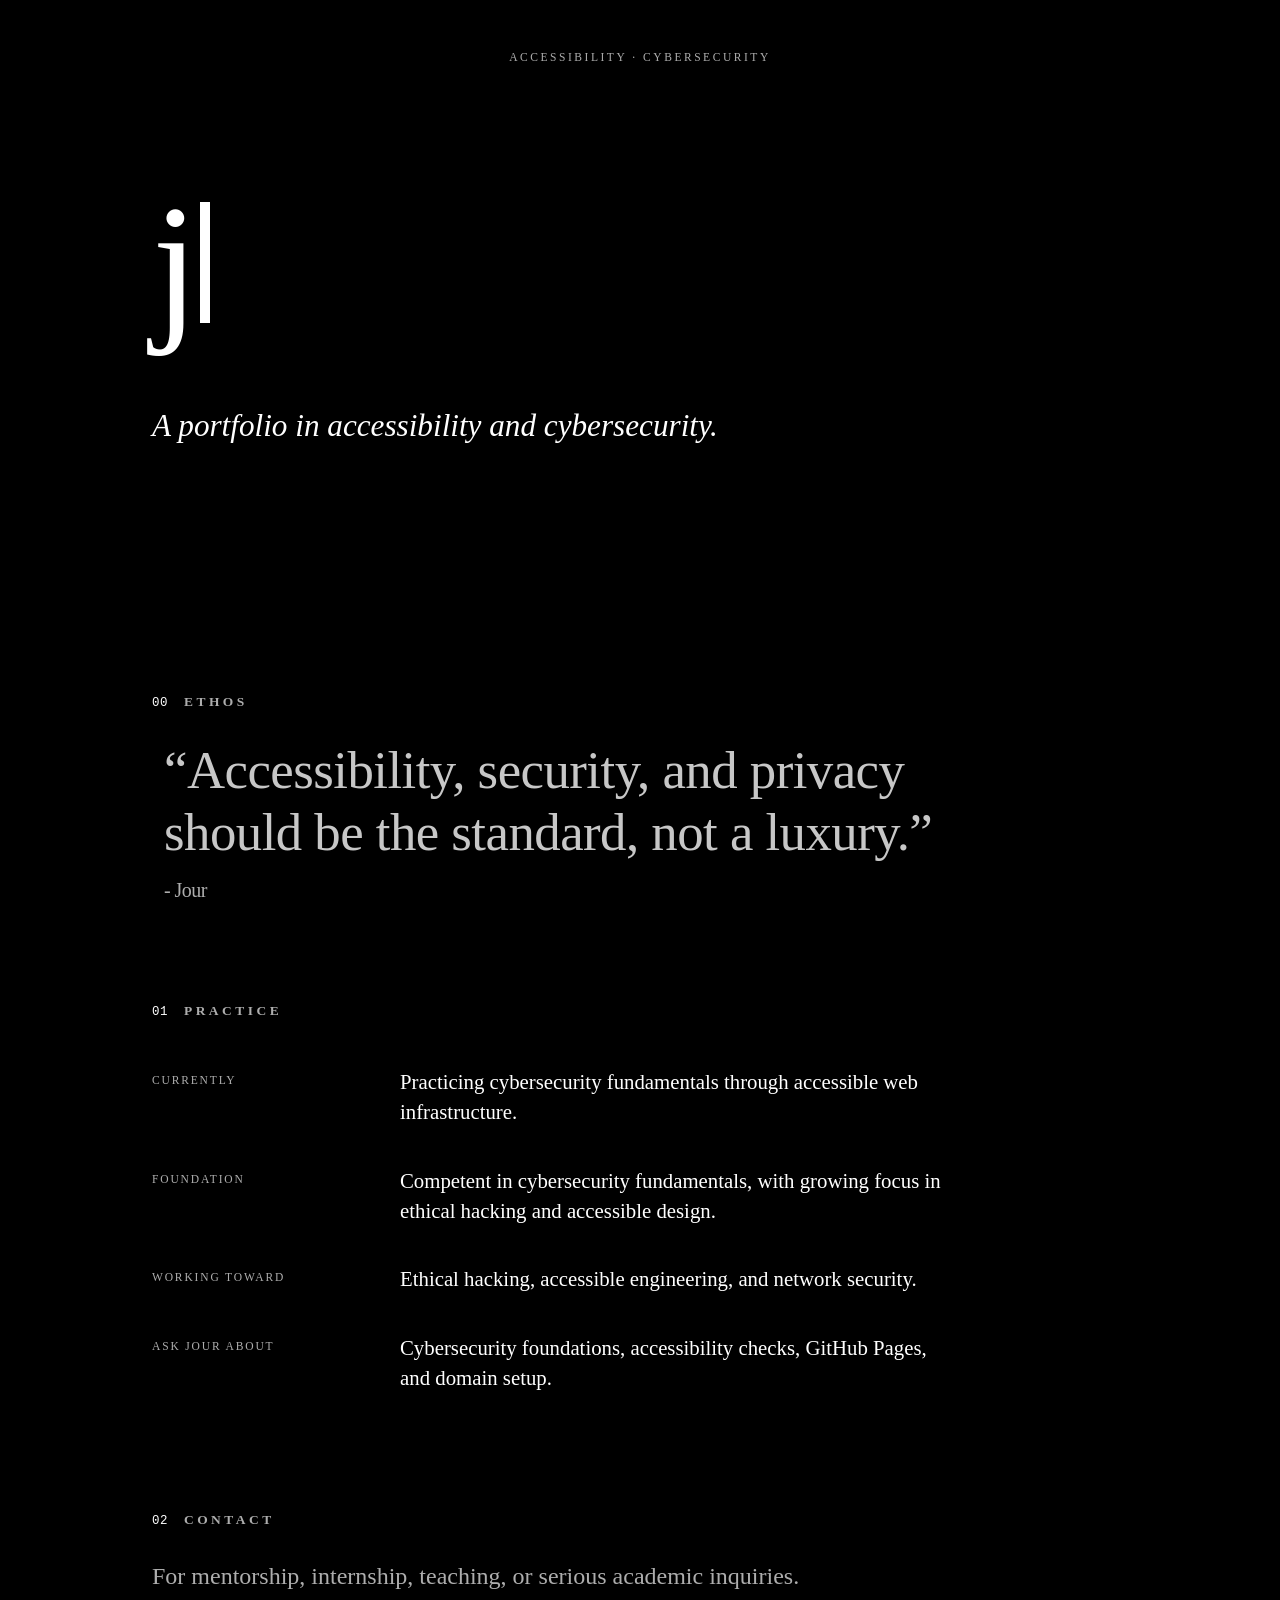
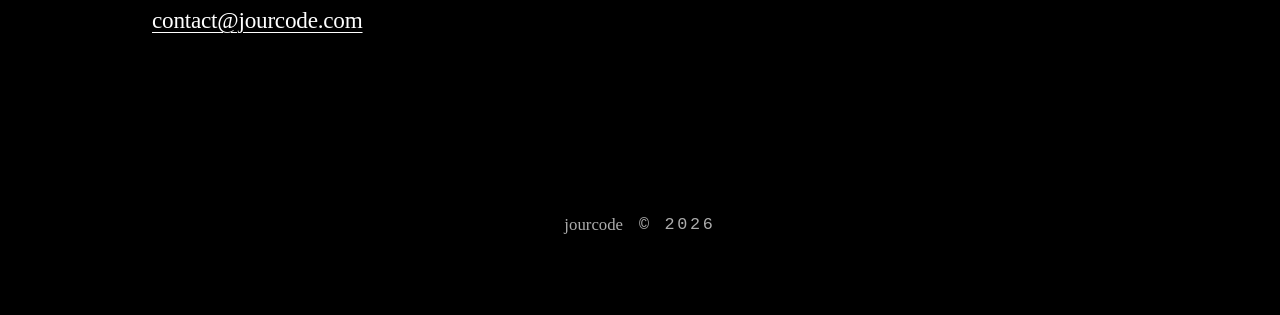
==== commit 72fb8585: "website: update working toward label" ====
--- a/index.html
+++ b/index.html
@@ -45,7 +45,7 @@
       <dl class="ledger reveal d1">
         <div><dt>Currently</dt><dd>Practicing cybersecurity fundamentals through accessible web infrastructure.</dd></div>
         <div><dt>Foundation</dt><dd>Competent in cybersecurity fundamentals, with growing focus in ethical hacking and accessible design.</dd></div>
-        <div><dt>Learning toward</dt><dd>Ethical hacking, accessible engineering, and network security.</dd></div>
+        <div><dt>Working toward</dt><dd>Ethical hacking, accessible engineering, and network security.</dd></div>
         <div><dt>Ask Jour about</dt><dd>Cybersecurity foundations, accessibility checks, GitHub Pages, and domain setup.</dd></div>
       </dl>
     </section>
--- a/style.css
+++ b/style.css
@@ -102,7 +102,7 @@
   .lede{
     font-style:italic;font-weight:400;
     font-size:clamp(1.25rem,1rem + 1.5vw,1.95rem);
-    line-height:1.42;color:var(--ink);max-width:30ch;margin:0;
+    line-height:1.42;color:var(--ink);max-width:42ch;margin:0;
   }
 
   /* sections */
@@ -110,8 +110,8 @@
   section.ethos{padding-top:clamp(2rem,5vh,4rem);}
   .hero .lower,
   section.block{
-    width:min(100%,58rem);
-    margin-left:clamp(0rem,7vw,5rem);
+    width:min(100%,64rem);
+    margin-left:clamp(0rem,4vw,3rem);
     margin-right:auto;
   }
   .label{
@@ -136,23 +136,13 @@
   .statement{
     font-weight:400;
     font-size:clamp(1.75rem,1rem + 3.6vw,3.3rem);
-    line-height:1.18;letter-spacing:-.01em;max-width:31ch;margin:0;
+    line-height:1.18;letter-spacing:-.01em;max-width:34ch;margin:0;
   }
   .statement em{font-style:italic;color:var(--accent-deep);}
   .quote{
     position:relative;
     color:rgba(255,255,255,.78);
     padding-left:clamp(.35rem,1vw,.75rem);
-  }
-  .quote::before{
-    content:"\201C";
-    position:absolute;
-    left:clamp(-.35rem,-1vw,-.15rem);
-    top:-.45rem;
-    font-size:clamp(3.5rem,7vw,6rem);
-    line-height:1;
-    color:rgba(255,255,255,.16);
-    pointer-events:none;
   }
   .quote p{margin:0;}
   .quote cite{
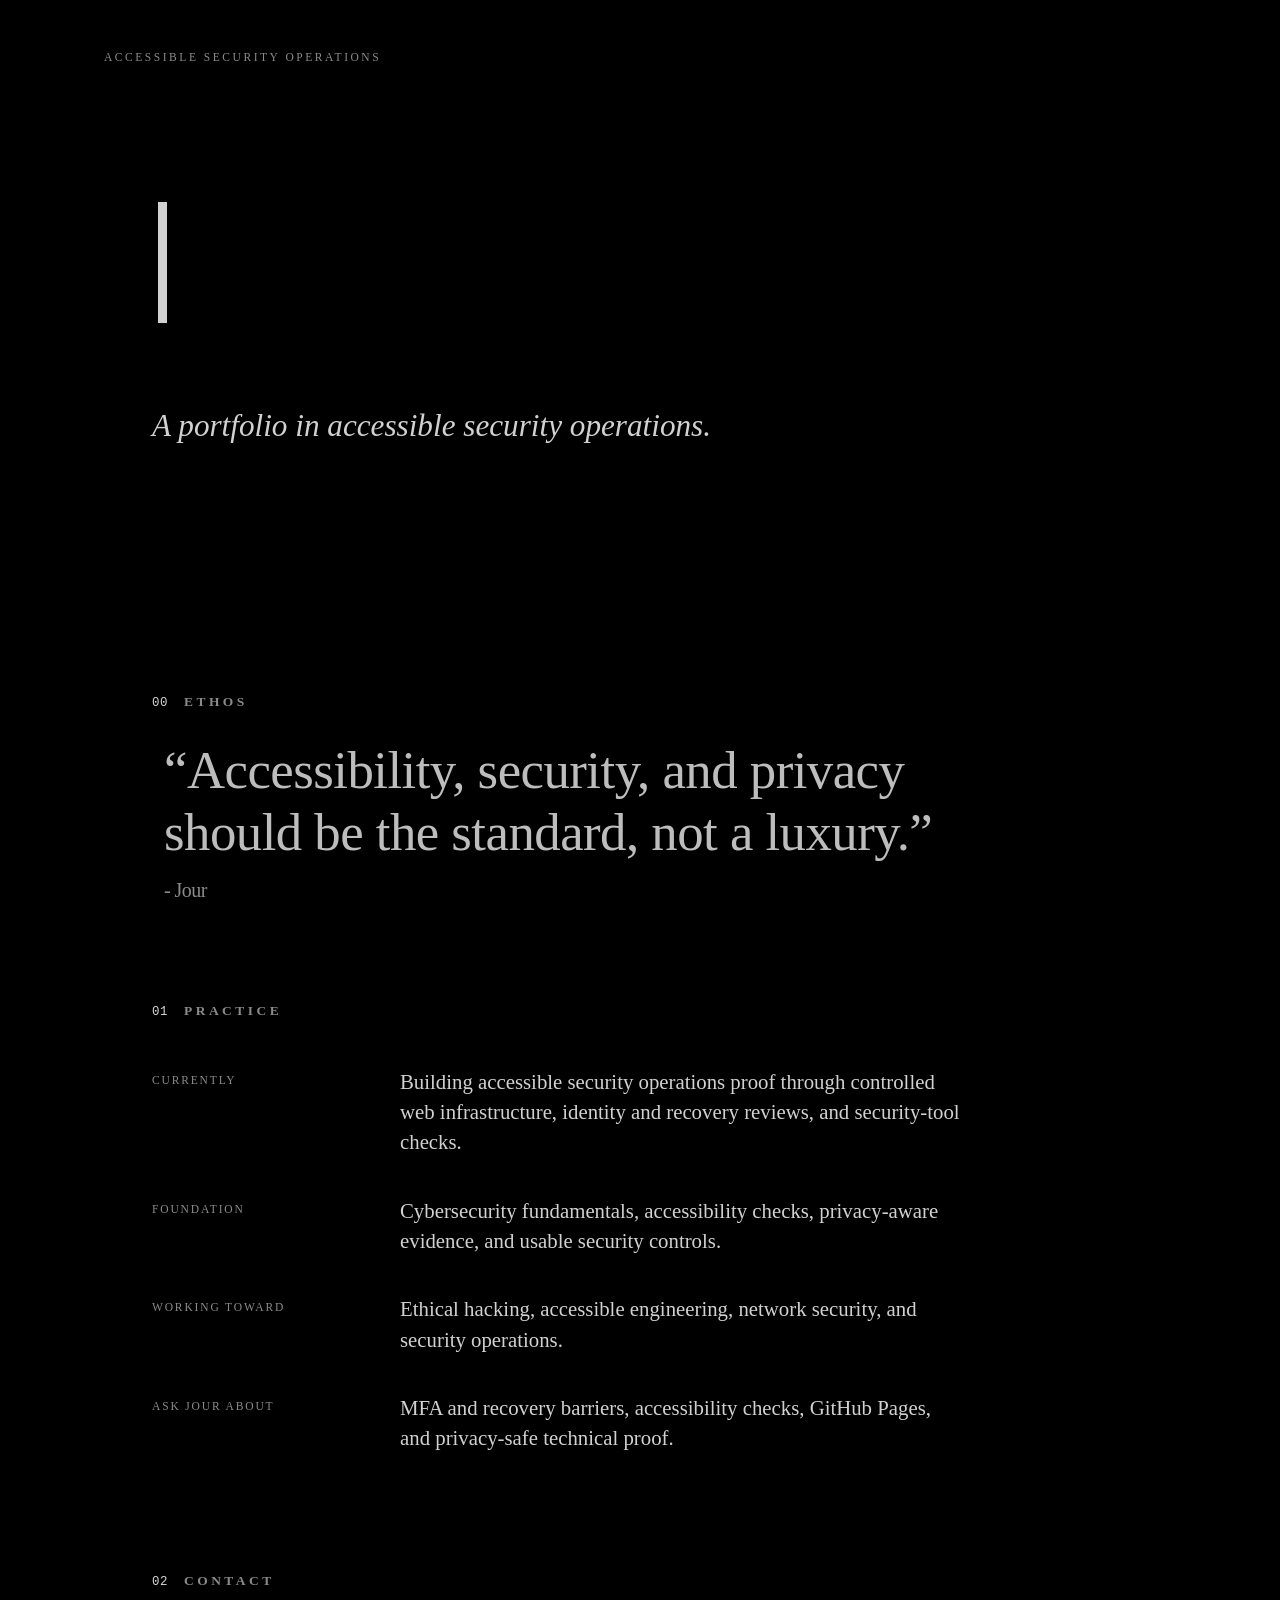
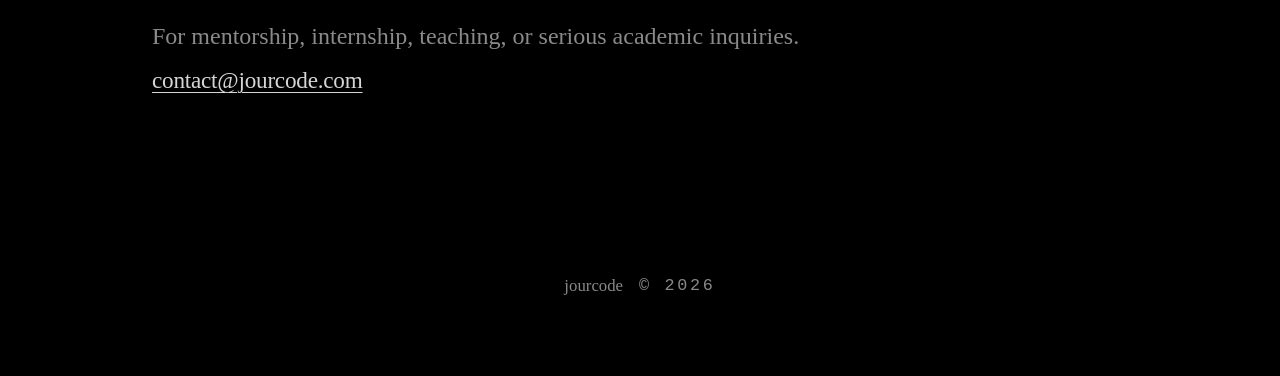
==== commit f49376af: "website: align homepage direction Update homepage metadata and visible copy to use accessible securi" ====
--- a/index.html
+++ b/index.html
@@ -3,8 +3,8 @@
 <head>
 <meta charset="utf-8">
 <meta name="viewport" content="width=device-width, initial-scale=1">
-<title>jourcode</title>
-<meta name="description" content="A public technical identity at the intersection of accessibility and cybersecurity.">
+<title>jourcode | accessible security operations</title>
+<meta name="description" content="A public technical identity focused on accessible security operations.">
 <meta name="referrer" content="no-referrer">
 <meta name="theme-color" content="#000000">
 <meta http-equiv="Content-Security-Policy" content="default-src 'self'; base-uri 'none'; form-action 'none'; object-src 'none'; script-src 'self'; style-src 'self'; img-src 'self' data:; font-src 'self'; connect-src 'none'; upgrade-insecure-requests">
@@ -21,14 +21,14 @@
 
     <section class="hero">
       <p class="eyebrow reveal in">
-        <span class="sr-only">Accessibility and cybersecurity</span>
-        <span class="eyebrow-full" aria-hidden="true">Accessibility &middot; Cybersecurity</span>
+        <span class="sr-only">Accessible security operations</span>
+        <span class="eyebrow-full" aria-hidden="true">Accessible Security Operations</span>
       </p>
       <div class="lower">
         <h1 class="reveal in d1 type-logo" data-type-text="jourcode">
           <span class="type-static">jourcode</span><span class="type-live" aria-hidden="true"></span><span class="type-cursor" aria-hidden="true"></span>
         </h1>
-        <p class="lede reveal in d2">A portfolio in accessibility and&nbsp;cybersecurity.</p>
+        <p class="lede reveal in d2">A portfolio in accessible security operations.</p>
       </div>
     </section>
 
@@ -43,10 +43,10 @@
     <section class="block" aria-labelledby="practice">
       <div class="label reveal"><span class="no">01</span><h2 class="nm" id="practice">Practice</h2></div>
       <dl class="ledger reveal d1">
-        <div><dt>Currently</dt><dd>Practicing cybersecurity fundamentals through accessible web infrastructure.</dd></div>
-        <div><dt>Foundation</dt><dd>Competent in cybersecurity fundamentals, with growing focus in ethical hacking and accessible design.</dd></div>
-        <div><dt>Working toward</dt><dd>Ethical hacking, accessible engineering, and network security.</dd></div>
-        <div><dt>Ask Jour about</dt><dd>Cybersecurity foundations, accessibility checks, GitHub Pages, and domain setup.</dd></div>
+        <div><dt>Currently</dt><dd>Building accessible security operations proof through controlled web infrastructure, identity and recovery reviews, and security-tool checks.</dd></div>
+        <div><dt>Foundation</dt><dd>Cybersecurity fundamentals, accessibility checks, privacy-aware evidence, and usable security controls.</dd></div>
+        <div><dt>Working toward</dt><dd>Ethical hacking, accessible engineering, network security, and security operations.</dd></div>
+        <div><dt>Ask Jour about</dt><dd>MFA and recovery barriers, accessibility checks, GitHub Pages, and privacy-safe technical proof.</dd></div>
       </dl>
     </section>
 
--- a/style.css
+++ b/style.css
@@ -1,12 +1,12 @@
 :root{
     --paper:#000;
     --paper-2:#080808;
-    --ink:#fff;
-    --ink-soft:rgba(255,255,255,.68);
+    --ink:rgba(255,255,255,.82);
+    --ink-soft:rgba(255,255,255,.54);
     --line:rgba(255,255,255,.07);
     --line-2:rgba(255,255,255,.16);
-    --accent:#fff;
-    --accent-deep:rgba(255,255,255,.82);
+    --accent:rgba(255,255,255,.84);
+    --accent-deep:rgba(255,255,255,.68);
     --serif:Georgia,"Times New Roman",serif;
     --mono:ui-monospace,"SFMono-Regular",Menlo,Monaco,Consolas,monospace;
     --pad:clamp(1.4rem,5vw,4.5rem);
@@ -70,7 +70,7 @@
 
   .eyebrow{
     font-family:var(--serif);font-size:.72rem;letter-spacing:.22em;text-transform:uppercase;
-    color:var(--ink-soft);text-align:center;
+    color:var(--ink-soft);text-align:left;
   }
 
   /* hero */
@@ -141,7 +141,7 @@
   .statement em{font-style:italic;color:var(--accent-deep);}
   .quote{
     position:relative;
-    color:rgba(255,255,255,.78);
+    color:rgba(255,255,255,.74);
     padding-left:clamp(.35rem,1vw,.75rem);
   }
   .quote p{margin:0;}
